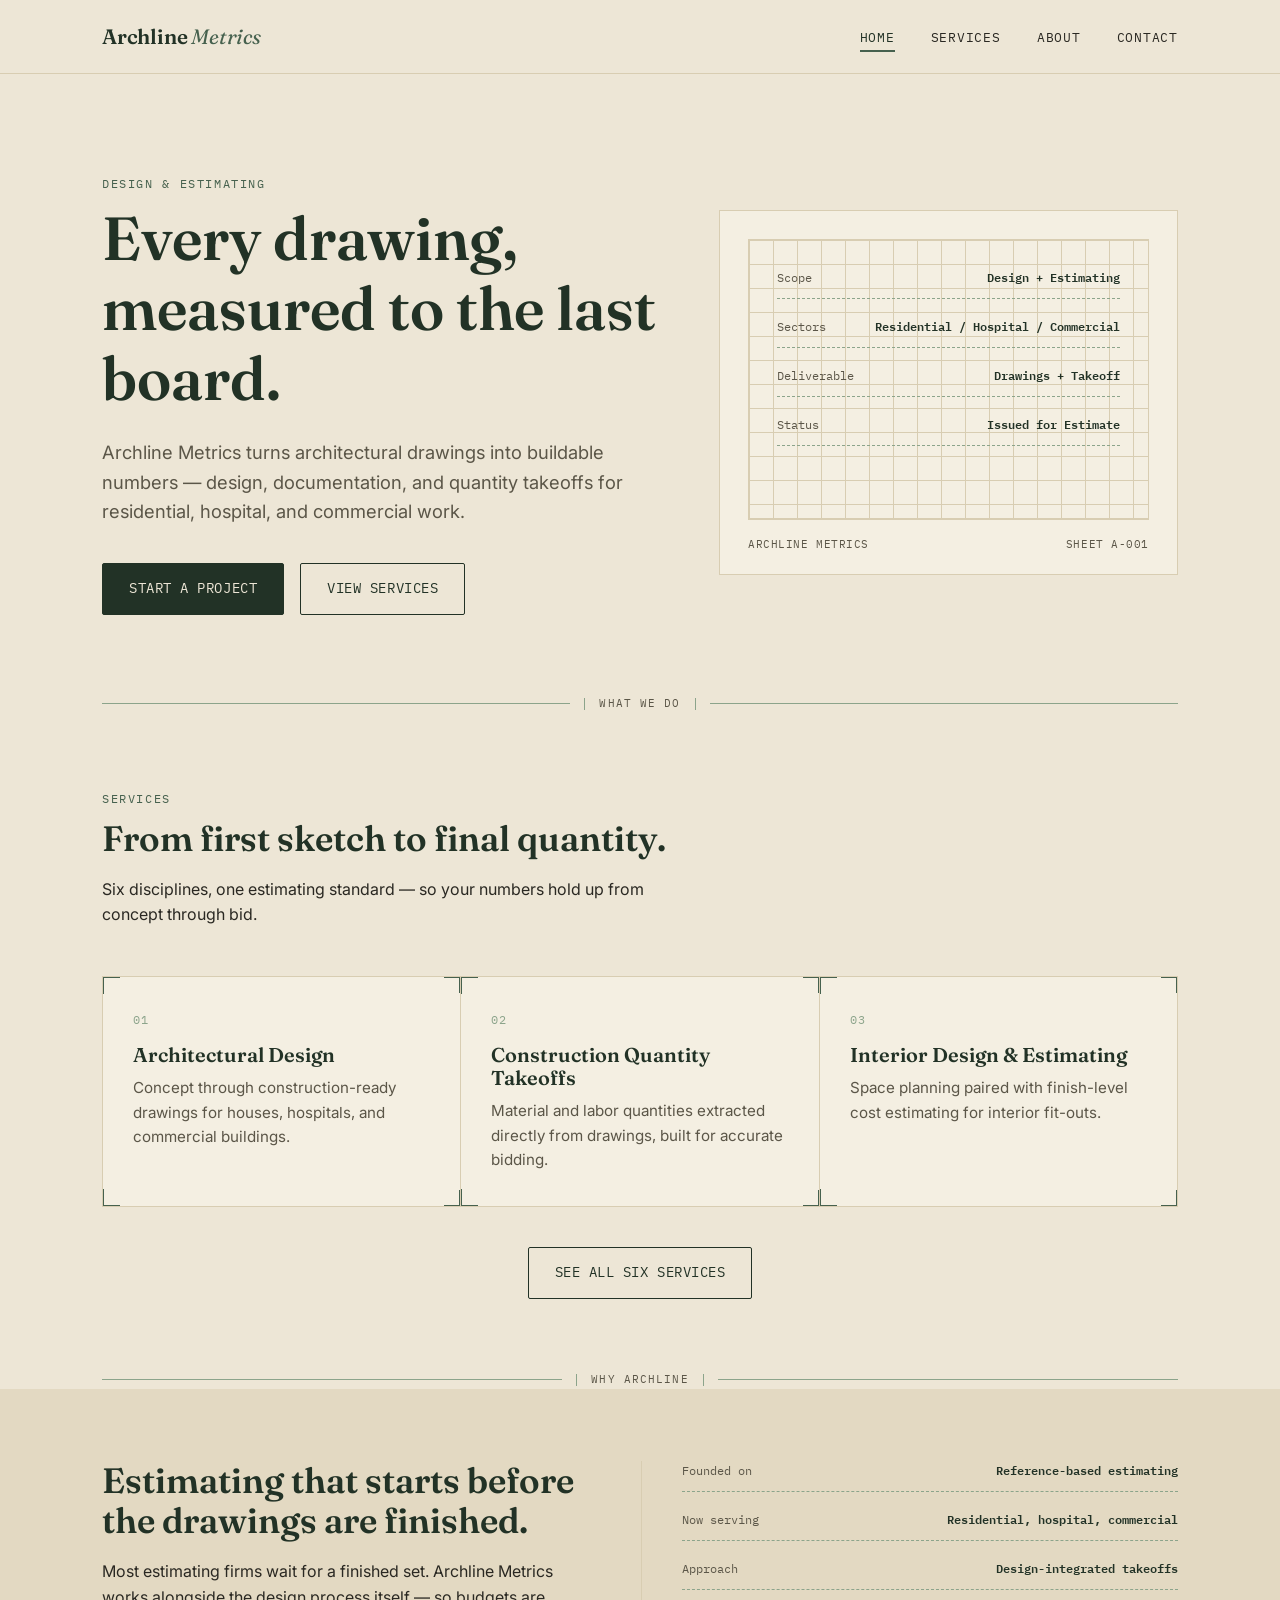
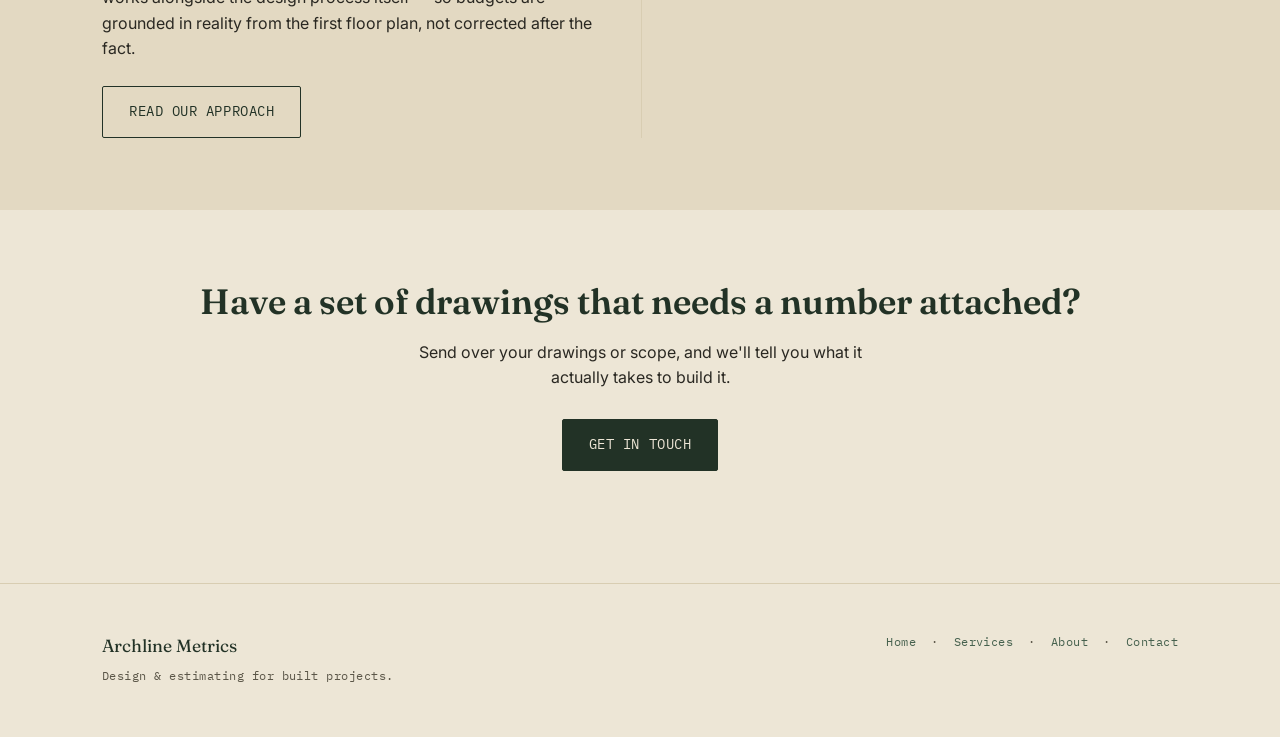
==== index.html @ 1ef8d774 "Add files via upload" ====
<!DOCTYPE html>
<html lang="en">
<head>
<meta charset="UTF-8">
<meta name="viewport" content="width=device-width, initial-scale=1.0">
<title>Archline Metrics — Design & Estimating for Built Projects</title>
<meta name="description" content="Archline Metrics provides architectural design, construction documentation, preconstruction services, interior design, and construction quantity takeoffs for residential, hospital, and commercial projects.">
<link rel="preconnect" href="https://fonts.googleapis.com">
<link href="https://fonts.googleapis.com/css2?family=Fraunces:ital,wght@0,300;0,600;1,400&family=Inter:wght@400;500;600&family=IBM+Plex+Mono:wght@400;500&display=swap" rel="stylesheet">
<link rel="stylesheet" href="styles.css">
</head>
<body>

<header class="site-header">
  <div class="nav-row">
    <a href="index.html" class="brand">Archline <span>Metrics</span></a>
    <button class="nav-toggle" aria-label="Toggle navigation" aria-expanded="false">Menu</button>
    <ul class="nav-links">
      <li><a href="index.html" class="active">Home</a></li>
      <li><a href="services.html">Services</a></li>
      <li><a href="about.html">About</a></li>
      <li><a href="contact.html">Contact</a></li>
    </ul>
  </div>
</header>

<main>
  <section class="hero">
    <div class="container hero-grid">
      <div>
        <span class="eyebrow">Design &amp; Estimating</span>
        <h1>Every drawing, measured to the last board.</h1>
        <p class="lede">Archline Metrics turns architectural drawings into buildable numbers — design, documentation, and quantity takeoffs for residential, hospital, and commercial work.</p>
        <div class="hero-actions">
          <a href="contact.html" class="btn btn-primary">Start a project</a>
          <a href="services.html" class="btn btn-ghost">View services</a>
        </div>
      </div>

      <div class="sheet">
        <div class="sheet-grid">
          <div class="sheet-annotations">
            <div class="sheet-row"><span>Scope</span><span>Design + Estimating</span></div>
            <div class="sheet-row"><span>Sectors</span><span>Residential / Hospital / Commercial</span></div>
            <div class="sheet-row"><span>Deliverable</span><span>Drawings + Takeoff</span></div>
            <div class="sheet-row"><span>Status</span><span>Issued for Estimate</span></div>
          </div>
        </div>
        <div class="sheet-titleblock">
          <span>Archline Metrics</span>
          <span>Sheet A-001</span>
        </div>
      </div>
    </div>
  </section>

  <div class="dim-divider" role="presentation">
    <span class="dim-tick-l"></span>
    <span class="dim-label">What we do</span>
    <span class="dim-tick-r"></span>
  </div>

  <section>
    <div class="container">
      <div class="section-head">
        <span class="eyebrow">Services</span>
        <h2>From first sketch to final quantity.</h2>
        <p>Six disciplines, one estimating standard — so your numbers hold up from concept through bid.</p>
      </div>

      <div class="grid-3">
        <div class="bracket-card">
          <span class="bc-tr"></span><span class="bc-br"></span>
          <span class="card-index">01</span>
          <h3>Architectural Design</h3>
          <p>Concept through construction-ready drawings for houses, hospitals, and commercial buildings.</p>
        </div>
        <div class="bracket-card">
          <span class="bc-tr"></span><span class="bc-br"></span>
          <span class="card-index">02</span>
          <h3>Construction Quantity Takeoffs</h3>
          <p>Material and labor quantities extracted directly from drawings, built for accurate bidding.</p>
        </div>
        <div class="bracket-card">
          <span class="bc-tr"></span><span class="bc-br"></span>
          <span class="card-index">03</span>
          <h3>Interior Design &amp; Estimating</h3>
          <p>Space planning paired with finish-level cost estimating for interior fit-outs.</p>
        </div>
      </div>

      <div style="margin-top: 40px; text-align: center;">
        <a href="services.html" class="btn btn-ghost">See all six services</a>
      </div>
    </div>
  </section>

  <div class="dim-divider" role="presentation">
    <span class="dim-tick-l"></span>
    <span class="dim-label">Why Archline</span>
    <span class="dim-tick-r"></span>
  </div>

  <section class="panel">
    <div class="container">
      <div class="grid-2" style="background: transparent; border: none;">
        <div style="padding-right: 40px;">
          <h2>Estimating that starts before the drawings are finished.</h2>
          <p>Most estimating firms wait for a finished set. Archline Metrics works alongside the design process itself — so budgets are grounded in reality from the first floor plan, not corrected after the fact.</p>
          <a href="about.html" class="btn btn-ghost" style="margin-top: 8px;">Read our approach</a>
        </div>
        <div style="padding-left: 40px; border-left: 1px solid var(--cream-line);">
          <div class="sheet-annotations">
            <div class="sheet-row"><span>Founded on</span><span>Reference-based estimating</span></div>
            <div class="sheet-row"><span>Now serving</span><span>Residential, hospital, commercial</span></div>
            <div class="sheet-row"><span>Approach</span><span>Design-integrated takeoffs</span></div>
          </div>
        </div>
      </div>
    </div>
  </section>

  <section>
    <div class="container" style="text-align:center;">
      <h2>Have a set of drawings that needs a number attached?</h2>
      <p style="max-width: 50ch; margin: 0 auto 28px;">Send over your drawings or scope, and we'll tell you what it actually takes to build it.</p>
      <a href="contact.html" class="btn btn-primary">Get in touch</a>
    </div>
  </section>
</main>

<footer class="site-footer">
  <div class="container footer-row">
    <div>
      <div class="footer-brand">Archline Metrics</div>
      <p class="footer-meta" style="margin-top:6px;">Design &amp; estimating for built projects.</p>
    </div>
    <div class="footer-meta">
      <a href="index.html">Home</a> &nbsp;·&nbsp;
      <a href="services.html">Services</a> &nbsp;·&nbsp;
      <a href="about.html">About</a> &nbsp;·&nbsp;
      <a href="contact.html">Contact</a>
    </div>
  </div>
</footer>

<script src="nav.js"></script>
</body>
</html>
---- styles.css ----
/* ============================================================
   Archline Metrics — design tokens
   Palette: warm beige ground + deep forest/sage greens + warm ink
   Type: Fraunces (display) / Inter (body) / IBM Plex Mono (measurements)
   Signature: architectural dimension-line dividers + drafting-sheet
   corner brackets on cards, echoing takeoff/drawing annotations.
   ============================================================ */

:root {
  --bg: #EDE6D6;           /* warm beige ground */
  --bg-panel: #E3D9C2;     /* slightly deeper beige for panels */
  --bg-card: #F4EFE2;      /* lightest card surface */
  --green-deep: #223226;   /* near-black forest green, headings */
  --green-mid: #46614E;    /* mid sage green, accents/links */
  --green-line: #8CA48B;   /* pale sage, hairlines & ticks */
  --ink: #2A2822;          /* warm near-black body text */
  --ink-soft: #5B5648;     /* muted secondary text */
  --cream-line: #D8CDB2;   /* faint dividers on beige */

  --font-display: 'Fraunces', Georgia, serif;
  --font-body: 'Inter', -apple-system, BlinkMacSystemFont, sans-serif;
  --font-mono: 'IBM Plex Mono', 'Courier New', monospace;

  --max-width: 1140px;
}

* { box-sizing: border-box; }
html { scroll-behavior: smooth; }

body {
  margin: 0;
  background: var(--bg);
  color: var(--ink);
  font-family: var(--font-body);
  font-size: 16px;
  line-height: 1.6;
  -webkit-font-smoothing: antialiased;
}

img { max-width: 100%; display: block; }

a {
  color: var(--green-mid);
  text-decoration: none;
}
a:hover { color: var(--green-deep); }

a:focus-visible,
button:focus-visible {
  outline: 2px solid var(--green-mid);
  outline-offset: 3px;
}

h1, h2, h3 {
  font-family: var(--font-display);
  color: var(--green-deep);
  margin: 0 0 0.5em 0;
  font-weight: 600;
  line-height: 1.15;
}

h1 { font-size: clamp(2.4rem, 5vw, 3.8rem); }
h2 { font-size: clamp(1.6rem, 3vw, 2.2rem); }
h3 { font-size: 1.25rem; }

p { margin: 0 0 1em 0; color: var(--ink); }

.eyebrow {
  font-family: var(--font-mono);
  font-size: 0.72rem;
  letter-spacing: 0.14em;
  text-transform: uppercase;
  color: var(--green-mid);
  display: inline-block;
  margin-bottom: 0.9em;
}

.container {
  max-width: var(--max-width);
  margin: 0 auto;
  padding: 0 32px;
}

/* ---------------- Header / Nav ---------------- */

.site-header {
  border-bottom: 1px solid var(--cream-line);
  background: var(--bg);
  position: sticky;
  top: 0;
  z-index: 50;
}

.nav-row {
  display: flex;
  align-items: center;
  justify-content: space-between;
  padding: 20px 32px;
  max-width: var(--max-width);
  margin: 0 auto;
}

.brand {
  font-family: var(--font-display);
  font-weight: 600;
  font-size: 1.3rem;
  color: var(--green-deep);
  letter-spacing: -0.01em;
}
.brand span {
  color: var(--green-mid);
  font-style: italic;
  font-weight: 400;
}

.nav-links {
  display: flex;
  gap: 36px;
  list-style: none;
  margin: 0;
  padding: 0;
}

.nav-links a {
  font-family: var(--font-mono);
  font-size: 0.8rem;
  letter-spacing: 0.06em;
  text-transform: uppercase;
  color: var(--ink);
  position: relative;
  padding-bottom: 4px;
}
.nav-links a.active,
.nav-links a:hover {
  color: var(--green-deep);
}
.nav-links a.active::after {
  content: "";
  position: absolute;
  left: 0; right: 0; bottom: -2px;
  height: 2px;
  background: var(--green-mid);
}

.nav-toggle {
  display: none;
  background: none;
  border: 1px solid var(--green-deep);
  border-radius: 4px;
  padding: 8px 10px;
  font-family: var(--font-mono);
  cursor: pointer;
}

/* ---------------- Dimension-line divider (signature) ---------------- */
/* Mirrors an architectural dimension annotation: tick — line — tick,
   with an optional centered label, used between page sections. */

.dim-divider {
  display: flex;
  align-items: center;
  gap: 14px;
  margin: 0 auto;
  width: 100%;
  max-width: var(--max-width);
  padding: 0 32px;
}

.dim-divider::before,
.dim-divider::after {
  content: "";
  flex: 1;
  height: 1px;
  background: var(--green-line);
  position: relative;
}

.dim-divider .dim-tick-l,
.dim-divider .dim-tick-r {
  width: 1px;
  height: 12px;
  background: var(--green-line);
}

.dim-label {
  font-family: var(--font-mono);
  font-size: 0.7rem;
  letter-spacing: 0.1em;
  text-transform: uppercase;
  color: var(--ink-soft);
  white-space: nowrap;
}

/* ---------------- Buttons ---------------- */

.btn {
  display: inline-flex;
  align-items: center;
  gap: 10px;
  font-family: var(--font-mono);
  font-size: 0.85rem;
  letter-spacing: 0.04em;
  text-transform: uppercase;
  padding: 14px 26px;
  border-radius: 2px;
  border: 1px solid var(--green-deep);
  transition: background 0.15s ease, color 0.15s ease;
}

.btn-primary {
  background: var(--green-deep);
  color: var(--bg);
}
.btn-primary:hover {
  background: var(--green-mid);
  color: var(--bg);
}

.btn-ghost {
  background: transparent;
  color: var(--green-deep);
}
.btn-ghost:hover {
  background: var(--green-deep);
  color: var(--bg);
}

/* ---------------- Hero ---------------- */

.hero {
  padding: 96px 0 80px;
  position: relative;
}

.hero-grid {
  display: grid;
  grid-template-columns: 1.1fr 0.9fr;
  gap: 56px;
  align-items: center;
}

.hero h1 { margin-bottom: 0.4em; }
.hero .lede {
  font-size: 1.15rem;
  color: var(--ink-soft);
  max-width: 46ch;
  margin-bottom: 2em;
}

.hero-actions { display: flex; gap: 16px; flex-wrap: wrap; }

/* Drafting panel: a stylized "sheet" with a title block, standing
   in for a hero image without using any imagery/iconography. */

.sheet {
  background: var(--bg-card);
  border: 1px solid var(--cream-line);
  padding: 28px 28px 0;
  position: relative;
}

.sheet-grid {
  background-image:
    linear-gradient(var(--cream-line) 1px, transparent 1px),
    linear-gradient(90deg, var(--cream-line) 1px, transparent 1px);
  background-size: 24px 24px;
  border: 1px solid var(--cream-line);
  padding: 28px;
  min-height: 280px;
  position: relative;
}

.sheet-annotations {
  display: flex;
  flex-direction: column;
  gap: 18px;
}

.sheet-row {
  display: flex;
  justify-content: space-between;
  font-family: var(--font-mono);
  font-size: 0.78rem;
  color: var(--ink-soft);
  border-bottom: 1px dashed var(--green-line);
  padding-bottom: 10px;
}
.sheet-row span:last-child { color: var(--green-deep); font-weight: 600; }

.sheet-titleblock {
  margin-top: 0;
  border-top: 1px solid var(--cream-line);
  padding: 16px 0 20px;
  display: flex;
  justify-content: space-between;
  font-family: var(--font-mono);
  font-size: 0.7rem;
  color: var(--ink-soft);
  letter-spacing: 0.05em;
  text-transform: uppercase;
}

/* ---------------- Corner-bracket card (signature) ---------------- */
/* Evokes crop/registration marks on a drafting sheet or title block */

.bracket-card {
  position: relative;
  background: var(--bg-card);
  padding: 34px 30px;
  height: 100%;
}

.bracket-card::before,
.bracket-card::after,
.bracket-card .bc-tr,
.bracket-card .bc-br {
  content: "";
  position: absolute;
  width: 16px;
  height: 16px;
  border: 1.5px solid var(--green-mid);
}
.bracket-card::before { top: 0; left: 0; border-right: none; border-bottom: none; }
.bracket-card::after { bottom: 0; left: 0; border-right: none; border-top: none; }
.bracket-card .bc-tr { top: 0; right: 0; border-left: none; border-bottom: none; }
.bracket-card .bc-br { bottom: 0; right: 0; border-left: none; border-top: none; }

.bracket-card .card-index {
  font-family: var(--font-mono);
  font-size: 0.72rem;
  color: var(--green-line);
  letter-spacing: 0.1em;
  margin-bottom: 14px;
  display: block;
}

.bracket-card h3 { margin-bottom: 0.5em; }
.bracket-card p { color: var(--ink-soft); font-size: 0.95rem; margin-bottom: 0; }

/* ---------------- Section layout ---------------- */

section { padding: 72px 0; }
.section-head { max-width: 60ch; margin-bottom: 48px; }

.grid-3 {
  display: grid;
  grid-template-columns: repeat(3, 1fr);
  gap: 1px;
  background: var(--cream-line);
  border: 1px solid var(--cream-line);
}

.grid-2 {
  display: grid;
  grid-template-columns: repeat(2, 1fr);
  gap: 1px;
  background: var(--cream-line);
  border: 1px solid var(--cream-line);
}

.panel {
  background: var(--bg-panel);
}

/* ---------------- Footer ---------------- */

.site-footer {
  border-top: 1px solid var(--cream-line);
  padding: 48px 0 40px;
  margin-top: 40px;
}

.footer-row {
  display: flex;
  justify-content: space-between;
  align-items: flex-start;
  flex-wrap: wrap;
  gap: 24px;
}

.footer-brand {
  font-family: var(--font-display);
  color: var(--green-deep);
  font-size: 1.1rem;
}

.footer-meta {
  font-family: var(--font-mono);
  font-size: 0.75rem;
  color: var(--ink-soft);
  letter-spacing: 0.04em;
}

/* ---------------- Responsive ---------------- */

@media (max-width: 860px) {
  .hero-grid { grid-template-columns: 1fr; }
  .grid-3, .grid-2 { grid-template-columns: 1fr; }
  .nav-links {
    position: absolute;
    top: 100%; left: 0; right: 0;
    background: var(--bg);
    border-bottom: 1px solid var(--cream-line);
    flex-direction: column;
    gap: 0;
    padding: 8px 0;
    display: none;
  }
  .nav-links.open { display: flex; }
  .nav-links li { border-top: 1px solid var(--cream-line); }
  .nav-links a { display: block; padding: 14px 32px; }
  .nav-toggle { display: block; }
}

@media (prefers-reduced-motion: reduce) {
  html { scroll-behavior: auto; }
  * { transition: none !important; }
}
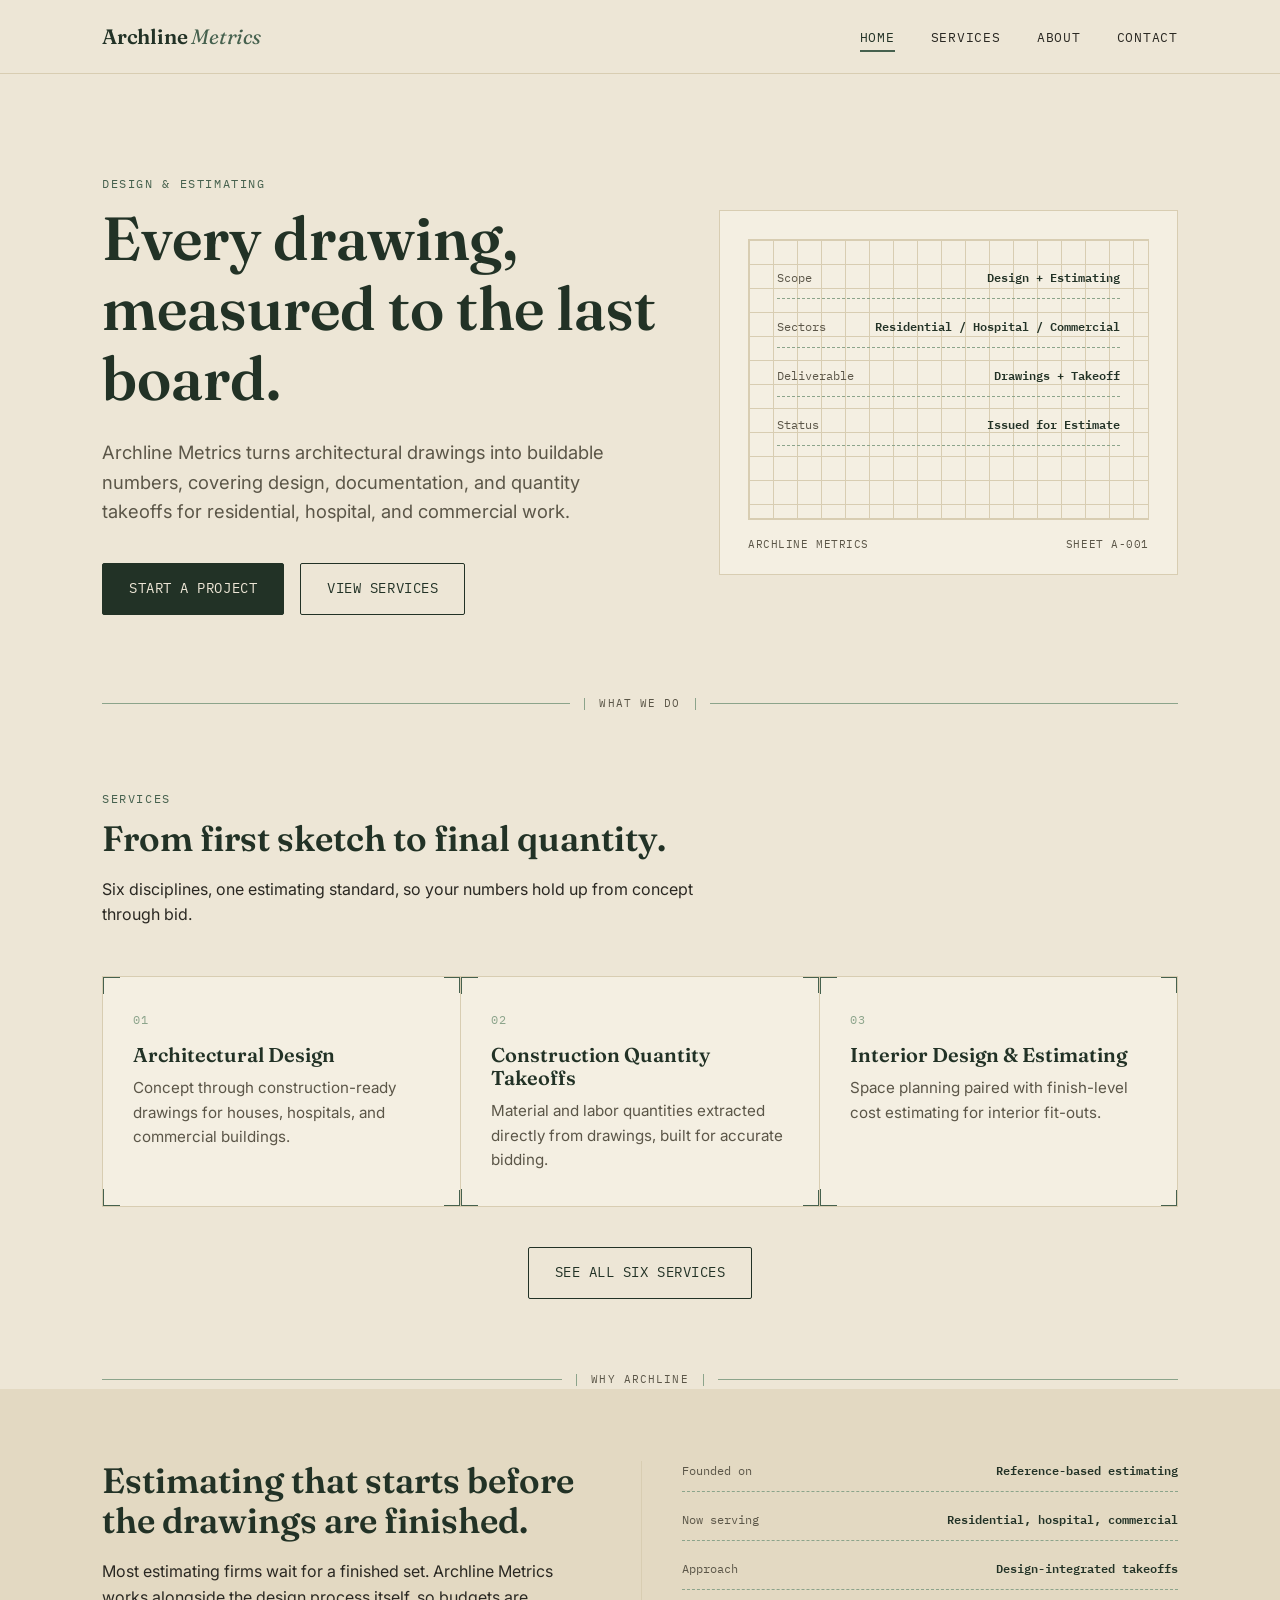
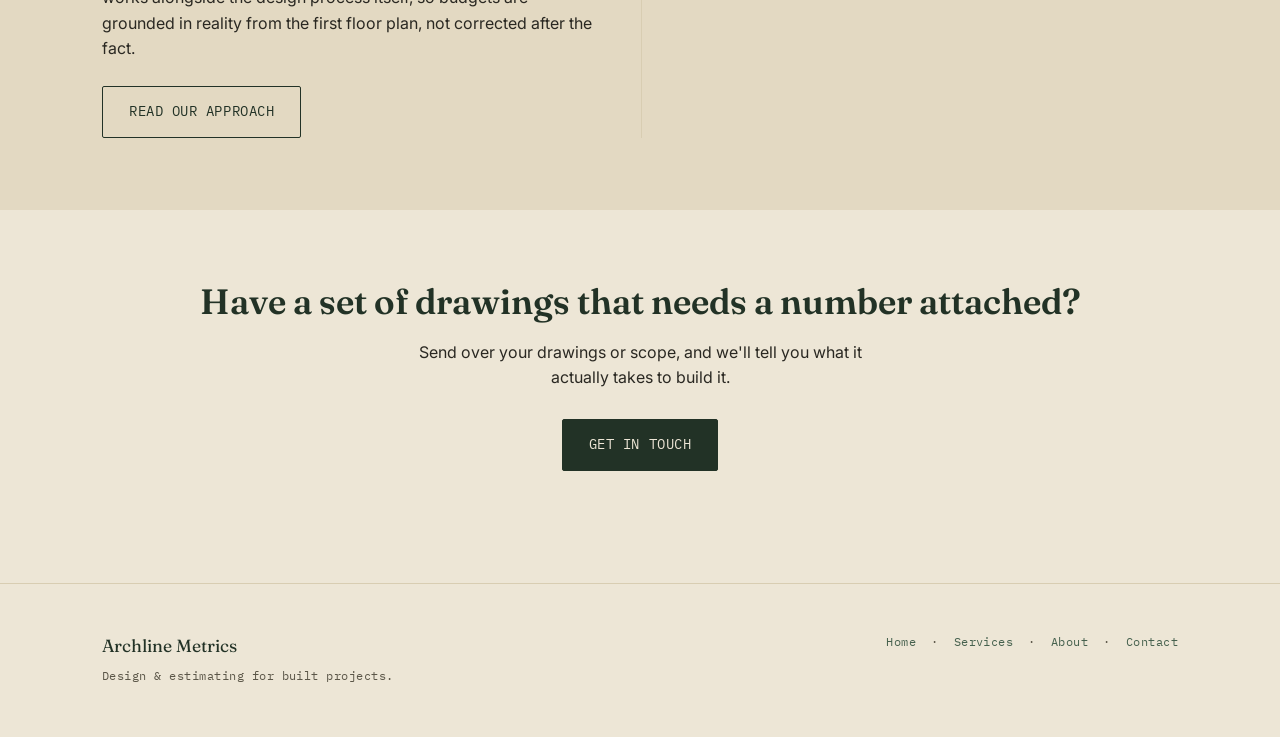
==== commit ed4bdcc4: "Add files via upload" ====
--- a/index.html
+++ b/index.html
@@ -3,7 +3,7 @@
 <head>
 <meta charset="UTF-8">
 <meta name="viewport" content="width=device-width, initial-scale=1.0">
-<title>Archline Metrics — Design & Estimating for Built Projects</title>
+<title>Archline Metrics | Design & Estimating for Built Projects</title>
 <meta name="description" content="Archline Metrics provides architectural design, construction documentation, preconstruction services, interior design, and construction quantity takeoffs for residential, hospital, and commercial projects.">
 <link rel="preconnect" href="https://fonts.googleapis.com">
 <link href="https://fonts.googleapis.com/css2?family=Fraunces:ital,wght@0,300;0,600;1,400&family=Inter:wght@400;500;600&family=IBM+Plex+Mono:wght@400;500&display=swap" rel="stylesheet">
@@ -30,7 +30,7 @@
       <div>
         <span class="eyebrow">Design &amp; Estimating</span>
         <h1>Every drawing, measured to the last board.</h1>
-        <p class="lede">Archline Metrics turns architectural drawings into buildable numbers — design, documentation, and quantity takeoffs for residential, hospital, and commercial work.</p>
+        <p class="lede">Archline Metrics turns architectural drawings into buildable numbers, covering design, documentation, and quantity takeoffs for residential, hospital, and commercial work.</p>
         <div class="hero-actions">
           <a href="contact.html" class="btn btn-primary">Start a project</a>
           <a href="services.html" class="btn btn-ghost">View services</a>
@@ -65,7 +65,7 @@
       <div class="section-head">
         <span class="eyebrow">Services</span>
         <h2>From first sketch to final quantity.</h2>
-        <p>Six disciplines, one estimating standard — so your numbers hold up from concept through bid.</p>
+        <p>Six disciplines, one estimating standard, so your numbers hold up from concept through bid.</p>
       </div>
 
       <div class="grid-3">
@@ -106,7 +106,7 @@
       <div class="grid-2" style="background: transparent; border: none;">
         <div style="padding-right: 40px;">
           <h2>Estimating that starts before the drawings are finished.</h2>
-          <p>Most estimating firms wait for a finished set. Archline Metrics works alongside the design process itself — so budgets are grounded in reality from the first floor plan, not corrected after the fact.</p>
+          <p>Most estimating firms wait for a finished set. Archline Metrics works alongside the design process itself, so budgets are grounded in reality from the first floor plan, not corrected after the fact.</p>
           <a href="about.html" class="btn btn-ghost" style="margin-top: 8px;">Read our approach</a>
         </div>
         <div style="padding-left: 40px; border-left: 1px solid var(--cream-line);">
--- a/styles.css
+++ b/styles.css
@@ -1,5 +1,5 @@
 /* ============================================================
-   Archline Metrics — design tokens
+   Archline Metrics: design tokens
    Palette: warm beige ground + deep forest/sage greens + warm ink
    Type: Fraunces (display) / Inter (body) / IBM Plex Mono (measurements)
    Signature: architectural dimension-line dividers + drafting-sheet
@@ -153,7 +153,7 @@
 }
 
 /* ---------------- Dimension-line divider (signature) ---------------- */
-/* Mirrors an architectural dimension annotation: tick — line — tick,
+/* Mirrors an architectural dimension annotation: tick, line, tick,
    with an optional centered label, used between page sections. */
 
 .dim-divider {
